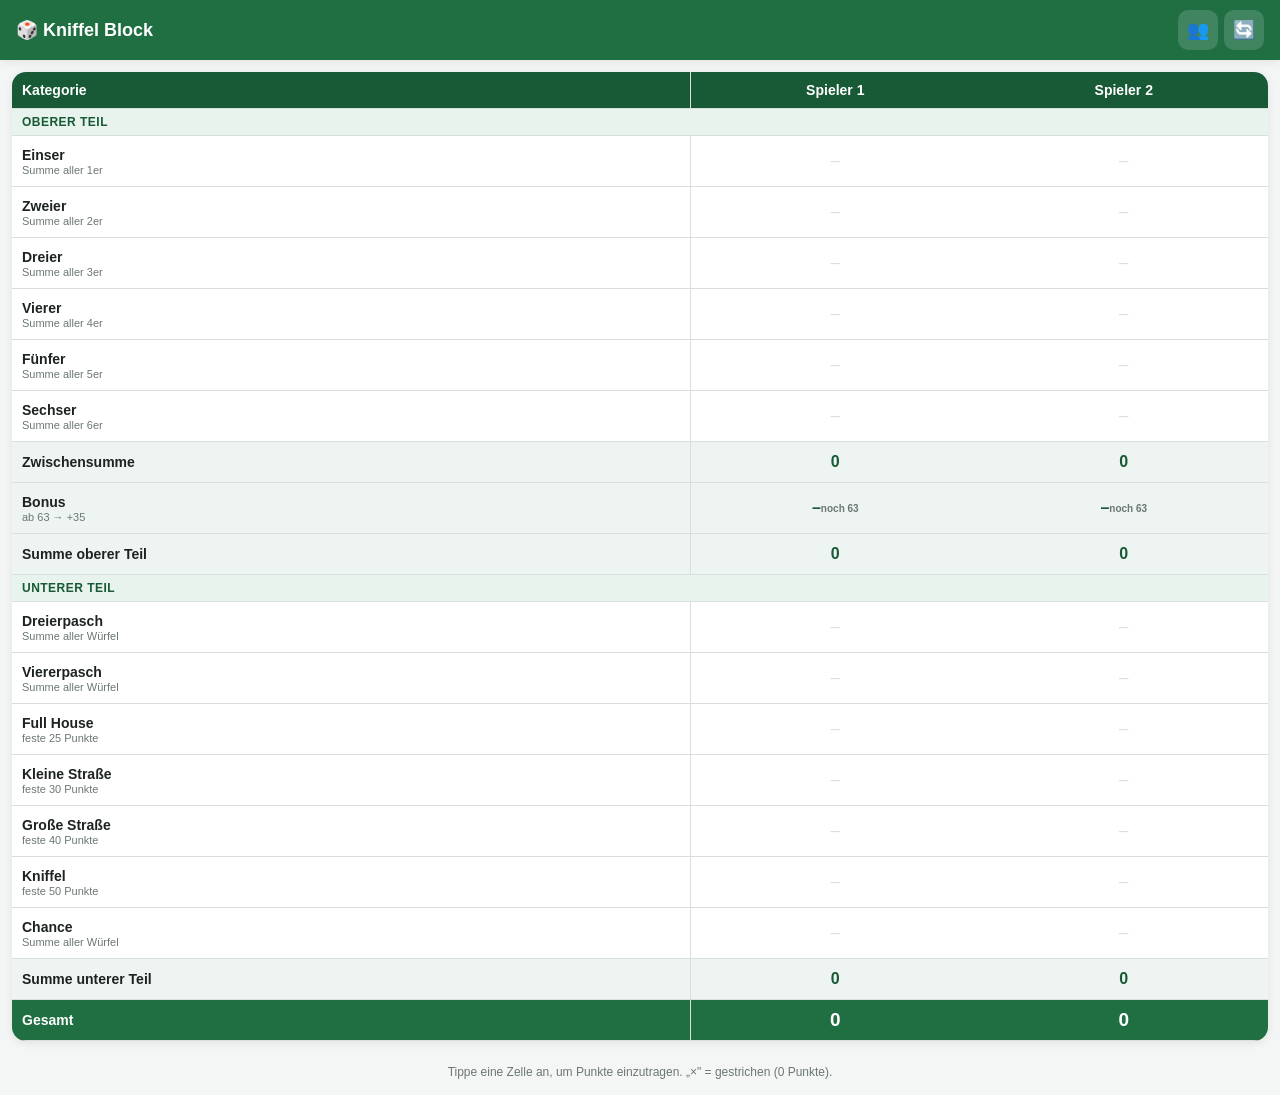
==== index.html @ df0adda6 "Grundlagen" ====
<!DOCTYPE html>
<html lang="de">
<head>
  <meta charset="UTF-8" />
  <meta name="viewport" content="width=device-width, initial-scale=1, viewport-fit=cover, maximum-scale=1, user-scalable=no" />
  <meta name="theme-color" content="#1f6f43" />
  <title>Kniffel Block</title>

  <!-- PWA / iOS -->
  <link rel="manifest" href="manifest.json" />
  <meta name="apple-mobile-web-app-capable" content="yes" />
  <meta name="apple-mobile-web-app-status-bar-style" content="black-translucent" />
  <meta name="apple-mobile-web-app-title" content="Kniffel" />
  <link rel="apple-touch-icon" href="icons/icon-180.png" />
  <link rel="icon" href="icons/icon.svg" type="image/svg+xml" />

  <link rel="stylesheet" href="styles.css" />
</head>
<body>
  <header class="app-bar">
    <h1>🎲 Kniffel Block</h1>
    <div class="app-bar__actions">
      <button id="btn-players" class="icon-btn" title="Spieler verwalten" aria-label="Spieler verwalten">👥</button>
      <button id="btn-new" class="icon-btn" title="Neues Spiel" aria-label="Neues Spiel">🔄</button>
    </div>
  </header>

  <main id="sheet" class="sheet">
    <!-- Score table wird per JS gerendert -->
  </main>

  <footer class="hint">
    Tippe eine Zelle an, um Punkte einzutragen. „×" = gestrichen (0 Punkte).
  </footer>

  <!-- Eingabe-Dialog -->
  <div id="entry-backdrop" class="backdrop" hidden>
    <div class="entry" role="dialog" aria-modal="true" aria-labelledby="entry-title">
      <div class="entry__head">
        <span id="entry-title" class="entry__title">Kategorie</span>
        <span id="entry-player" class="entry__player"></span>
      </div>
      <div id="entry-options" class="entry__options"></div>
      <div class="entry__custom">
        <input id="entry-input" type="number" inputmode="numeric" min="0" placeholder="eigener Wert" />
        <button id="entry-save" class="btn btn-primary">OK</button>
      </div>
      <div class="entry__foot">
        <button id="entry-clear" class="btn btn-ghost">Leeren</button>
        <button id="entry-cancel" class="btn btn-ghost">Abbrechen</button>
      </div>
    </div>
  </div>

  <!-- Spieler-Dialog -->
  <div id="players-backdrop" class="backdrop" hidden>
    <div class="entry" role="dialog" aria-modal="true" aria-labelledby="players-title">
      <div class="entry__head">
        <span id="players-title" class="entry__title">Spieler</span>
      </div>
      <ul id="players-list" class="players-list"></ul>
      <div class="entry__custom">
        <input id="player-new" type="text" maxlength="12" placeholder="Neuer Spieler" />
        <button id="player-add" class="btn btn-primary">＋</button>
      </div>
      <div class="entry__foot">
        <button id="players-done" class="btn btn-primary">Fertig</button>
      </div>
    </div>
  </div>

  <script src="app.js"></script>
</body>
</html>
---- styles.css ----
:root {
  --green: #1f6f43;
  --green-dark: #185936;
  --green-light: #e7f3ec;
  --bg: #f4f6f5;
  --card: #ffffff;
  --line: #d9e0dc;
  --text: #1c2320;
  --muted: #6b7772;
  --accent: #d98324;
  --sum-bg: #eef4f1;
  --danger: #b23b3b;
  --radius: 14px;
  --shadow: 0 2px 10px rgba(0,0,0,.08);
}

* { box-sizing: border-box; -webkit-tap-highlight-color: transparent; }

html, body {
  margin: 0;
  padding: 0;
  background: var(--bg);
  color: var(--text);
  font-family: -apple-system, BlinkMacSystemFont, "Segoe UI", Roboto, sans-serif;
  overscroll-behavior: none;
}

/* --- App bar --- */
.app-bar {
  position: sticky;
  top: 0;
  z-index: 10;
  display: flex;
  align-items: center;
  justify-content: space-between;
  gap: 8px;
  padding: calc(env(safe-area-inset-top) + 10px) 16px 10px;
  background: var(--green);
  color: #fff;
  box-shadow: var(--shadow);
}
.app-bar h1 { font-size: 18px; margin: 0; font-weight: 700; }
.app-bar__actions { display: flex; gap: 6px; }
.icon-btn {
  border: 0;
  background: rgba(255,255,255,.15);
  color: #fff;
  font-size: 18px;
  width: 40px; height: 40px;
  border-radius: 10px;
  cursor: pointer;
}
.icon-btn:active { background: rgba(255,255,255,.3); }

/* --- Sheet / table --- */
.sheet {
  padding: 12px;
  padding-bottom: 24px;
  overflow-x: auto;
}
table.score {
  width: 100%;
  border-collapse: separate;
  border-spacing: 0;
  background: var(--card);
  border-radius: var(--radius);
  box-shadow: var(--shadow);
  overflow: hidden;
}
table.score th, table.score td {
  border-bottom: 1px solid var(--line);
  text-align: center;
  padding: 0;
}
/* Category name column */
.cat {
  text-align: left !important;
  padding: 10px 10px !important;
  position: sticky;
  left: 0;
  background: var(--card);
  z-index: 2;
  min-width: 132px;
  border-right: 1px solid var(--line);
}
.cat small { display: block; color: var(--muted); font-weight: 400; font-size: 11px; }
.cat .cat-name { font-weight: 600; font-size: 14px; }

thead th {
  background: var(--green-dark);
  color: #fff;
  padding: 10px 6px;
  font-size: 14px;
  font-weight: 600;
}
thead th.cat { background: var(--green-dark); color:#fff; }

/* Section header rows */
tr.section td {
  background: var(--green-light);
  color: var(--green-dark);
  font-weight: 700;
  text-align: left;
  padding: 6px 10px;
  font-size: 12px;
  letter-spacing: .04em;
  text-transform: uppercase;
  position: sticky;
  left: 0;
}

/* Score cells (tap targets) */
td.cell {
  min-width: 64px;
  height: 46px;
}
.cell-btn {
  width: 100%;
  height: 46px;
  border: 0;
  background: transparent;
  font-size: 17px;
  font-weight: 600;
  color: var(--text);
  cursor: pointer;
}
.cell-btn.empty { color: var(--line); font-weight: 400; }
.cell-btn.struck { color: var(--danger); }
.cell-btn:active { background: var(--green-light); }

/* Computed rows */
tr.computed td { background: var(--sum-bg); }
tr.computed .cat .cat-name { font-weight: 700; }
tr.computed .val { font-weight: 700; color: var(--green-dark); }
tr.bonus .hint-badge {
  display:inline-block; font-size: 10px; color: var(--muted);
}
tr.total td { background: var(--green); }
tr.total .cat, tr.total .val { color: #fff; }
tr.total .cat { background: var(--green); }
tr.total .val { font-size: 19px; }

.val { display:flex; align-items:center; justify-content:center; height:40px; font-size: 16px; }

/* winner highlight */
th.winner { position: relative; }
th.winner::after {
  content: "👑";
  position: absolute;
  top: -2px; right: 4px;
  font-size: 13px;
}

.hint {
  text-align: center;
  color: var(--muted);
  font-size: 12px;
  padding: 0 16px calc(env(safe-area-inset-bottom) + 16px);
}

/* --- Dialogs --- */
.backdrop {
  position: fixed;
  inset: 0;
  background: rgba(0,0,0,.45);
  display: flex;
  align-items: flex-end;
  justify-content: center;
  z-index: 50;
}
.backdrop[hidden] { display: none; }
.entry {
  background: var(--card);
  width: 100%;
  max-width: 460px;
  border-radius: 18px 18px 0 0;
  padding: 16px 16px calc(env(safe-area-inset-bottom) + 16px);
  box-shadow: 0 -4px 20px rgba(0,0,0,.2);
  animation: slideup .18s ease;
}
@keyframes slideup { from { transform: translateY(100%);} to { transform: translateY(0);} }
.entry__head { display:flex; justify-content:space-between; align-items:baseline; margin-bottom: 4px; }
.entry__title { font-size: 17px; font-weight: 700; }
.entry__player { color: var(--muted); font-size: 14px; }
.entry__options {
  display: grid;
  grid-template-columns: repeat(auto-fill, minmax(64px, 1fr));
  gap: 8px;
  margin: 12px 0;
}
.opt {
  border: 1px solid var(--line);
  background: var(--bg);
  border-radius: 10px;
  padding: 12px 4px;
  font-size: 16px;
  font-weight: 600;
  cursor: pointer;
}
.opt:active { background: var(--green-light); }
.opt.strike { color: var(--danger); }
.entry__custom { display:flex; gap: 8px; margin: 8px 0; }
.entry__custom input {
  flex: 1;
  border: 1px solid var(--line);
  border-radius: 10px;
  padding: 12px;
  font-size: 16px;
}
.entry__foot { display:flex; justify-content:space-between; gap: 8px; margin-top: 8px; }
.btn {
  border: 0;
  border-radius: 10px;
  padding: 12px 16px;
  font-size: 15px;
  font-weight: 600;
  cursor: pointer;
}
.btn-primary { background: var(--green); color: #fff; }
.btn-primary:active { background: var(--green-dark); }
.btn-ghost { background: transparent; color: var(--muted); }

/* players list */
.players-list { list-style: none; margin: 12px 0; padding: 0; }
.players-list li {
  display:flex; align-items:center; gap: 8px;
  padding: 8px 0; border-bottom: 1px solid var(--line);
}
.players-list input {
  flex: 1; border: 1px solid var(--line); border-radius: 8px; padding: 10px; font-size: 15px;
}
.players-list .del {
  border:0; background: var(--green-light); color: var(--danger);
  width: 40px; height: 40px; border-radius: 8px; font-size: 18px; cursor: pointer;
}
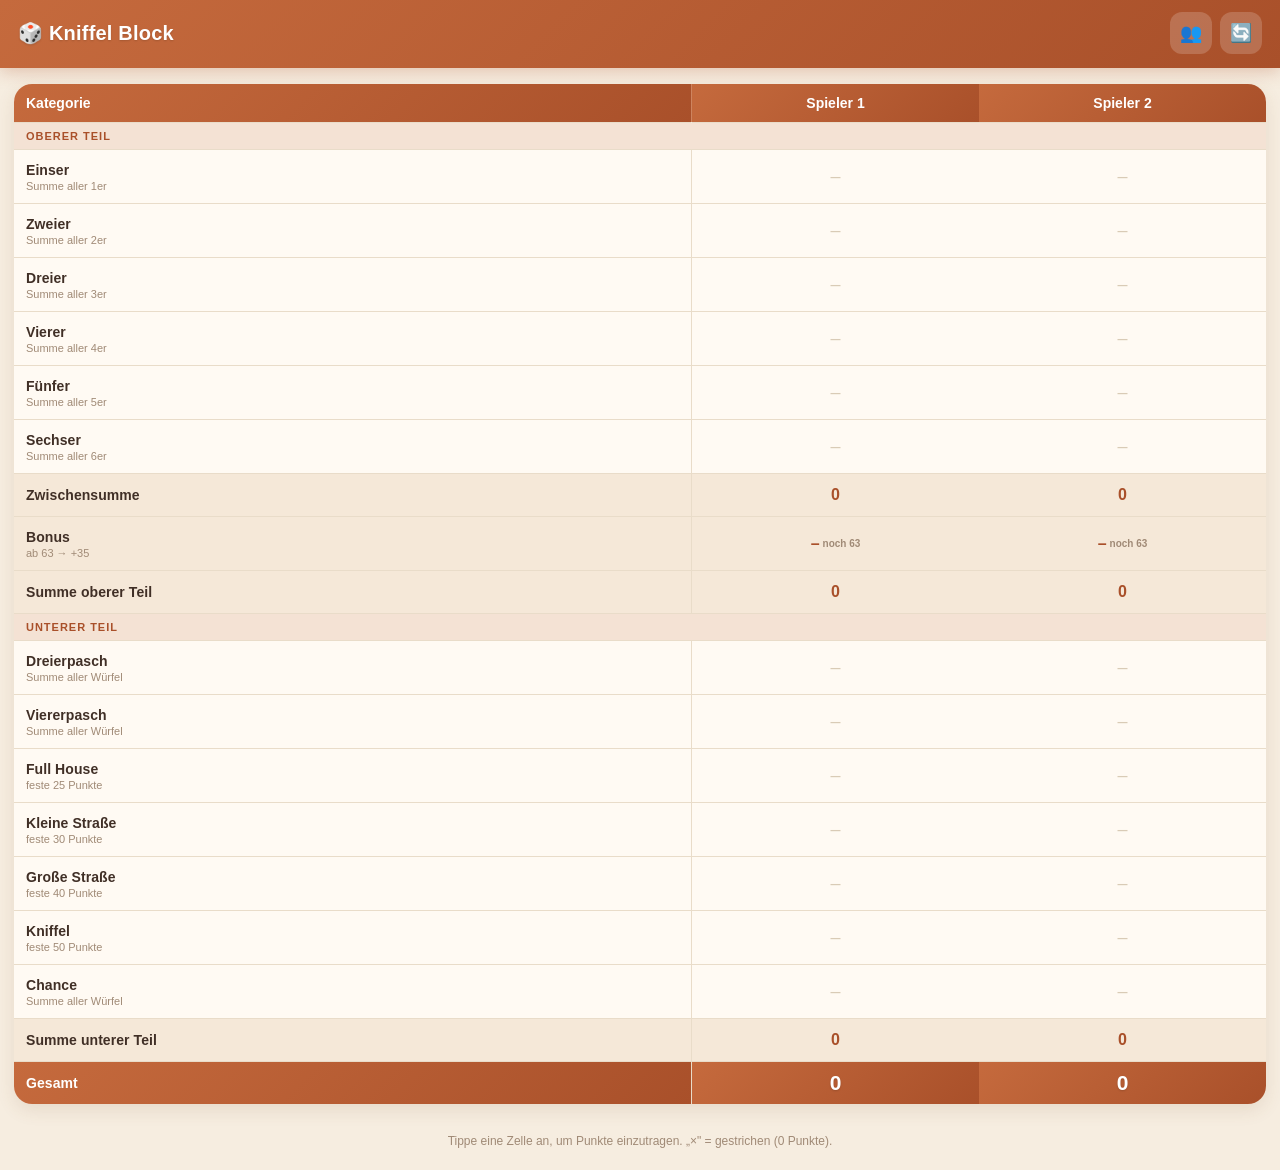
==== commit 4fbb99ea: "Kniffel Block PWA: warmes Terrakotta-Design + Offline-Support Co-Authored-By: Claude Opus 4.8 <norep" ====
--- a/index.html
+++ b/index.html
@@ -3,7 +3,7 @@
 <head>
   <meta charset="UTF-8" />
   <meta name="viewport" content="width=device-width, initial-scale=1, viewport-fit=cover, maximum-scale=1, user-scalable=no" />
-  <meta name="theme-color" content="#1f6f43" />
+  <meta name="theme-color" content="#c56a3d" />
   <title>Kniffel Block</title>
 
   <!-- PWA / iOS -->
--- a/styles.css
+++ b/styles.css
@@ -1,17 +1,20 @@
 :root {
-  --green: #1f6f43;
-  --green-dark: #185936;
-  --green-light: #e7f3ec;
-  --bg: #f4f6f5;
-  --card: #ffffff;
-  --line: #d9e0dc;
-  --text: #1c2320;
-  --muted: #6b7772;
-  --accent: #d98324;
-  --sum-bg: #eef4f1;
-  --danger: #b23b3b;
-  --radius: 14px;
-  --shadow: 0 2px 10px rgba(0,0,0,.08);
+  /* Warm & gemütlich – Terrakotta auf Creme */
+  --terra: #c56a3d;
+  --terra-dark: #a9502a;
+  --terra-soft: #f4e2d4;
+  --cream: #f6ede0;
+  --cream-2: #f0e4d3;
+  --card: #fffaf3;
+  --line: #e9dcc9;
+  --text: #402f26;
+  --muted: #a08a76;
+  --gold: #d9a441;
+  --danger: #bb5b46;
+  --sum-bg: #f5e8d8;
+  --radius: 18px;
+  --shadow: 0 6px 18px rgba(120, 80, 40, .12);
+  --shadow-sm: 0 2px 6px rgba(120, 80, 40, .10);
 }
 
 * { box-sizing: border-box; -webkit-tap-highlight-color: transparent; }
@@ -19,10 +22,13 @@
 html, body {
   margin: 0;
   padding: 0;
-  background: var(--bg);
   color: var(--text);
   font-family: -apple-system, BlinkMacSystemFont, "Segoe UI", Roboto, sans-serif;
   overscroll-behavior: none;
+  background:
+    radial-gradient(1200px 500px at 50% -10%, #fbf3e7 0%, transparent 70%),
+    var(--cream);
+  min-height: 100vh;
 }
 
 /* --- App bar --- */
@@ -34,27 +40,34 @@
   align-items: center;
   justify-content: space-between;
   gap: 8px;
-  padding: calc(env(safe-area-inset-top) + 10px) 16px 10px;
-  background: var(--green);
-  color: #fff;
-  box-shadow: var(--shadow);
-}
-.app-bar h1 { font-size: 18px; margin: 0; font-weight: 700; }
-.app-bar__actions { display: flex; gap: 6px; }
+  padding: calc(env(safe-area-inset-top) + 12px) 18px 14px;
+  background: linear-gradient(135deg, var(--terra) 0%, var(--terra-dark) 100%);
+  color: #fff;
+  box-shadow: 0 4px 16px rgba(169, 80, 42, .28);
+}
+.app-bar h1 {
+  font-size: 20px;
+  margin: 0;
+  font-weight: 800;
+  letter-spacing: .01em;
+  text-shadow: 0 1px 2px rgba(0,0,0,.15);
+}
+.app-bar__actions { display: flex; gap: 8px; }
 .icon-btn {
   border: 0;
-  background: rgba(255,255,255,.15);
+  background: rgba(255,255,255,.18);
   color: #fff;
   font-size: 18px;
-  width: 40px; height: 40px;
-  border-radius: 10px;
-  cursor: pointer;
-}
-.icon-btn:active { background: rgba(255,255,255,.3); }
+  width: 42px; height: 42px;
+  border-radius: 12px;
+  cursor: pointer;
+  transition: background .15s, transform .1s;
+}
+.icon-btn:active { background: rgba(255,255,255,.32); transform: scale(.94); }
 
 /* --- Sheet / table --- */
 .sheet {
-  padding: 12px;
+  padding: 16px 14px;
   padding-bottom: 24px;
   overflow-x: auto;
 }
@@ -72,97 +85,106 @@
   text-align: center;
   padding: 0;
 }
+table.score tbody tr:last-child td { border-bottom: 0; }
+
 /* Category name column */
 .cat {
   text-align: left !important;
-  padding: 10px 10px !important;
+  padding: 11px 12px !important;
   position: sticky;
   left: 0;
   background: var(--card);
   z-index: 2;
-  min-width: 132px;
+  min-width: 138px;
   border-right: 1px solid var(--line);
 }
-.cat small { display: block; color: var(--muted); font-weight: 400; font-size: 11px; }
-.cat .cat-name { font-weight: 600; font-size: 14px; }
+.cat small { display: block; color: var(--muted); font-weight: 500; font-size: 11px; margin-top: 1px; }
+.cat .cat-name { font-weight: 700; font-size: 14px; letter-spacing: .005em; }
 
 thead th {
-  background: var(--green-dark);
-  color: #fff;
-  padding: 10px 6px;
+  background: linear-gradient(135deg, var(--terra) 0%, var(--terra-dark) 100%);
+  color: #fff;
+  padding: 13px 8px;
   font-size: 14px;
-  font-weight: 600;
-}
-thead th.cat { background: var(--green-dark); color:#fff; }
+  font-weight: 700;
+}
+thead th.cat {
+  background: linear-gradient(135deg, var(--terra) 0%, var(--terra-dark) 100%);
+  color: #fff;
+  border-right-color: rgba(255,255,255,.18);
+}
 
 /* Section header rows */
 tr.section td {
-  background: var(--green-light);
-  color: var(--green-dark);
-  font-weight: 700;
+  background: var(--terra-soft);
+  color: var(--terra-dark);
+  font-weight: 800;
   text-align: left;
-  padding: 6px 10px;
-  font-size: 12px;
-  letter-spacing: .04em;
+  padding: 7px 12px;
+  font-size: 11px;
+  letter-spacing: .09em;
   text-transform: uppercase;
   position: sticky;
   left: 0;
 }
 
 /* Score cells (tap targets) */
-td.cell {
-  min-width: 64px;
-  height: 46px;
-}
+td.cell { min-width: 66px; height: 48px; }
 .cell-btn {
   width: 100%;
-  height: 46px;
+  height: 48px;
   border: 0;
   background: transparent;
-  font-size: 17px;
-  font-weight: 600;
-  color: var(--text);
-  cursor: pointer;
-}
-.cell-btn.empty { color: var(--line); font-weight: 400; }
+  font-size: 18px;
+  font-weight: 700;
+  color: var(--text);
+  cursor: pointer;
+  transition: background .12s;
+}
+.cell-btn.empty { color: #d9cbb6; font-weight: 400; }
 .cell-btn.struck { color: var(--danger); }
-.cell-btn:active { background: var(--green-light); }
+.cell-btn:active { background: var(--terra-soft); }
 
 /* Computed rows */
 tr.computed td { background: var(--sum-bg); }
-tr.computed .cat .cat-name { font-weight: 700; }
-tr.computed .val { font-weight: 700; color: var(--green-dark); }
+tr.computed .cat { background: var(--sum-bg); }
+tr.computed .cat .cat-name { font-weight: 800; }
+tr.computed .val { font-weight: 800; color: var(--terra-dark); }
 tr.bonus .hint-badge {
-  display:inline-block; font-size: 10px; color: var(--muted);
-}
-tr.total td { background: var(--green); }
-tr.total .cat, tr.total .val { color: #fff; }
-tr.total .cat { background: var(--green); }
-tr.total .val { font-size: 19px; }
-
-.val { display:flex; align-items:center; justify-content:center; height:40px; font-size: 16px; }
+  display:inline-block; font-size: 10px; color: var(--muted); margin-left: 3px;
+}
+tr.total td { background: linear-gradient(135deg, var(--terra) 0%, var(--terra-dark) 100%); }
+tr.total .cat { background: linear-gradient(135deg, var(--terra) 0%, var(--terra-dark) 100%); }
+tr.total .cat .cat-name, tr.total .val { color: #fff; }
+tr.total .val { font-size: 21px; font-weight: 800; text-shadow: 0 1px 2px rgba(0,0,0,.15); }
+
+.val { display:flex; align-items:center; justify-content:center; height:42px; font-size: 16px; }
 
 /* winner highlight */
-th.winner { position: relative; }
+th.winner { position: relative; box-shadow: inset 0 -3px 0 var(--gold); }
 th.winner::after {
   content: "👑";
   position: absolute;
-  top: -2px; right: 4px;
+  top: 0px; right: 5px;
   font-size: 13px;
+  filter: drop-shadow(0 1px 1px rgba(0,0,0,.2));
 }
 
 .hint {
   text-align: center;
   color: var(--muted);
   font-size: 12px;
-  padding: 0 16px calc(env(safe-area-inset-bottom) + 16px);
+  padding: 4px 20px calc(env(safe-area-inset-bottom) + 20px);
+  line-height: 1.5;
 }
 
 /* --- Dialogs --- */
 .backdrop {
   position: fixed;
   inset: 0;
-  background: rgba(0,0,0,.45);
+  background: rgba(64, 47, 38, .5);
+  backdrop-filter: blur(3px);
+  -webkit-backdrop-filter: blur(3px);
   display: flex;
   align-items: flex-end;
   justify-content: center;
@@ -173,63 +195,85 @@
   background: var(--card);
   width: 100%;
   max-width: 460px;
-  border-radius: 18px 18px 0 0;
-  padding: 16px 16px calc(env(safe-area-inset-bottom) + 16px);
-  box-shadow: 0 -4px 20px rgba(0,0,0,.2);
-  animation: slideup .18s ease;
+  border-radius: 24px 24px 0 0;
+  padding: 20px 18px calc(env(safe-area-inset-bottom) + 18px);
+  box-shadow: 0 -6px 28px rgba(64,47,38,.28);
+  animation: slideup .2s cubic-bezier(.2,.8,.2,1);
+}
+.entry::before {
+  content: "";
+  display: block;
+  width: 44px; height: 5px;
+  background: var(--line);
+  border-radius: 3px;
+  margin: -6px auto 14px;
 }
 @keyframes slideup { from { transform: translateY(100%);} to { transform: translateY(0);} }
 .entry__head { display:flex; justify-content:space-between; align-items:baseline; margin-bottom: 4px; }
-.entry__title { font-size: 17px; font-weight: 700; }
-.entry__player { color: var(--muted); font-size: 14px; }
+.entry__title { font-size: 18px; font-weight: 800; }
+.entry__player {
+  color: var(--terra-dark); font-size: 13px; font-weight: 700;
+  background: var(--terra-soft); padding: 3px 10px; border-radius: 999px;
+}
 .entry__options {
   display: grid;
   grid-template-columns: repeat(auto-fill, minmax(64px, 1fr));
-  gap: 8px;
-  margin: 12px 0;
+  gap: 9px;
+  margin: 14px 0;
 }
 .opt {
-  border: 1px solid var(--line);
-  background: var(--bg);
-  border-radius: 10px;
-  padding: 12px 4px;
-  font-size: 16px;
-  font-weight: 600;
-  cursor: pointer;
-}
-.opt:active { background: var(--green-light); }
-.opt.strike { color: var(--danger); }
-.entry__custom { display:flex; gap: 8px; margin: 8px 0; }
+  border: 1.5px solid var(--line);
+  background: var(--cream);
+  border-radius: 13px;
+  padding: 14px 4px;
+  font-size: 17px;
+  font-weight: 700;
+  color: var(--text);
+  cursor: pointer;
+  transition: transform .1s, background .12s, border-color .12s;
+}
+.opt:active { background: var(--terra-soft); border-color: var(--terra); transform: scale(.95); }
+.opt.strike { color: var(--danger); border-color: #eccdc5; }
+.entry__custom { display:flex; gap: 9px; margin: 8px 0; }
 .entry__custom input {
   flex: 1;
-  border: 1px solid var(--line);
-  border-radius: 10px;
-  padding: 12px;
+  border: 1.5px solid var(--line);
+  border-radius: 13px;
+  padding: 13px;
   font-size: 16px;
-}
-.entry__foot { display:flex; justify-content:space-between; gap: 8px; margin-top: 8px; }
+  background: var(--cream);
+  color: var(--text);
+}
+.entry__custom input:focus { outline: none; border-color: var(--terra); background: #fff; }
+.entry__foot { display:flex; justify-content:space-between; gap: 8px; margin-top: 10px; }
 .btn {
   border: 0;
-  border-radius: 10px;
-  padding: 12px 16px;
+  border-radius: 13px;
+  padding: 13px 18px;
   font-size: 15px;
-  font-weight: 600;
-  cursor: pointer;
-}
-.btn-primary { background: var(--green); color: #fff; }
-.btn-primary:active { background: var(--green-dark); }
+  font-weight: 700;
+  cursor: pointer;
+  transition: transform .1s, filter .12s;
+}
+.btn:active { transform: scale(.96); }
+.btn-primary { background: linear-gradient(135deg, var(--terra) 0%, var(--terra-dark) 100%); color: #fff; box-shadow: var(--shadow-sm); }
+.btn-primary:active { filter: brightness(.95); }
 .btn-ghost { background: transparent; color: var(--muted); }
 
 /* players list */
-.players-list { list-style: none; margin: 12px 0; padding: 0; }
+.players-list { list-style: none; margin: 14px 0; padding: 0; }
 .players-list li {
-  display:flex; align-items:center; gap: 8px;
+  display:flex; align-items:center; gap: 9px;
   padding: 8px 0; border-bottom: 1px solid var(--line);
 }
 .players-list input {
-  flex: 1; border: 1px solid var(--line); border-radius: 8px; padding: 10px; font-size: 15px;
-}
+  flex: 1; border: 1.5px solid var(--line); border-radius: 11px; padding: 11px; font-size: 15px;
+  background: var(--cream); color: var(--text);
+}
+.players-list input:focus { outline: none; border-color: var(--terra); background: #fff; }
 .players-list .del {
-  border:0; background: var(--green-light); color: var(--danger);
-  width: 40px; height: 40px; border-radius: 8px; font-size: 18px; cursor: pointer;
-}
+  border:0; background: var(--terra-soft); color: var(--danger);
+  width: 42px; height: 42px; border-radius: 11px; font-size: 18px; cursor: pointer;
+  transition: transform .1s;
+}
+.players-list .del:active { transform: scale(.92); }
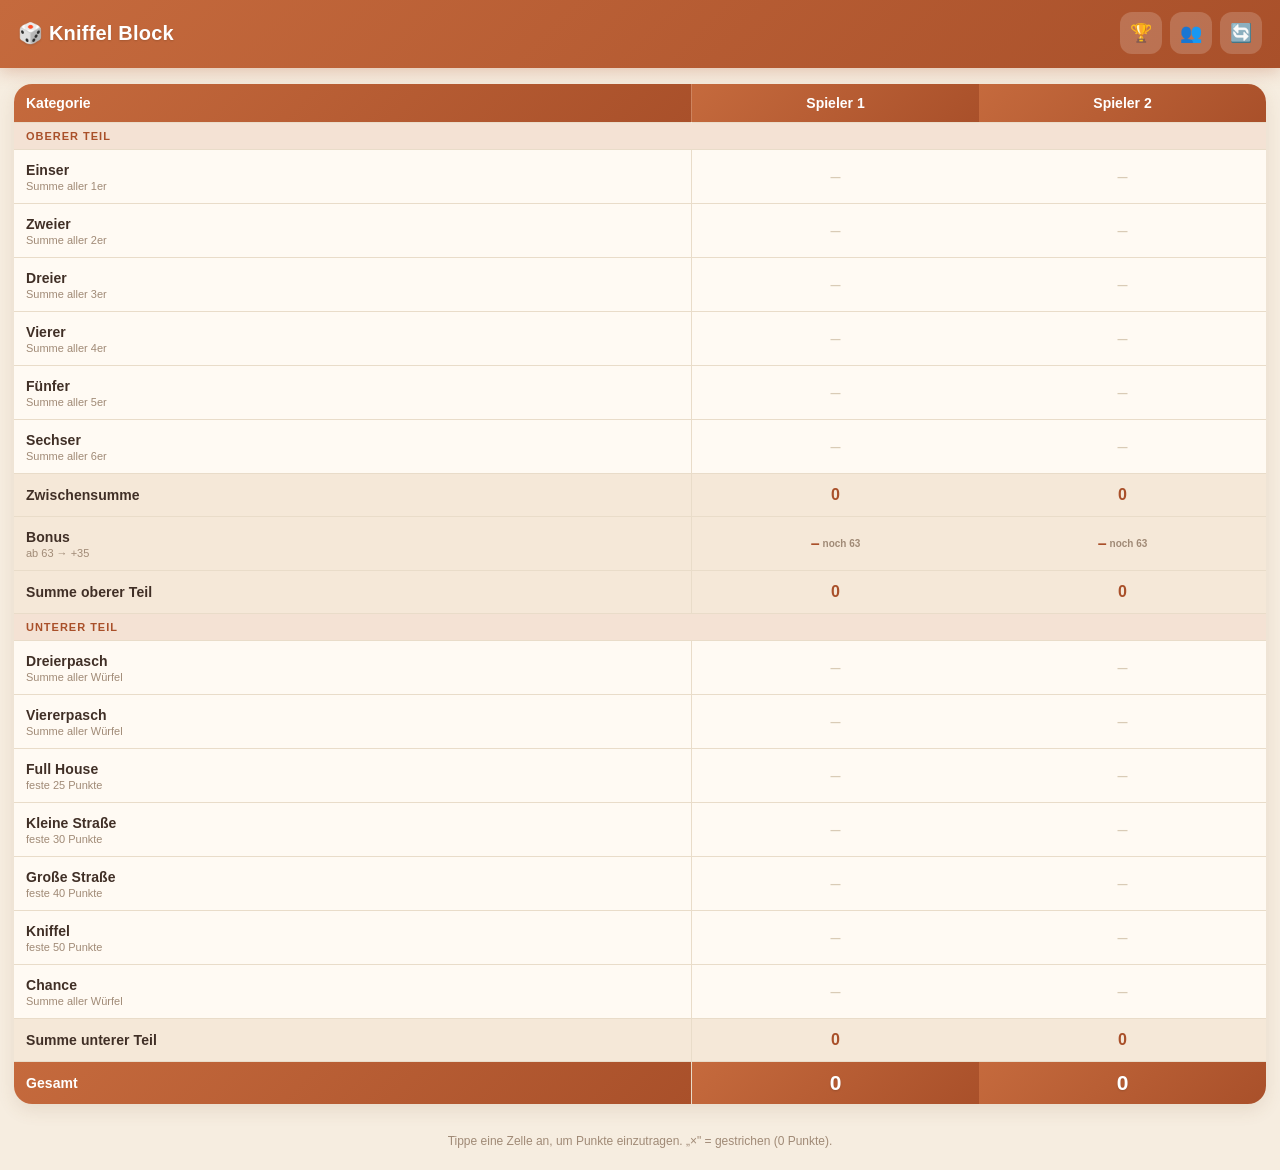
==== commit 0ae764c1: "Rangliste: Platzierung im aktuellen Spiel + dauerhafte Bestenliste Co-Authored-By: Claude Opus 4.8 <" ====
--- a/index.html
+++ b/index.html
@@ -20,6 +20,7 @@
   <header class="app-bar">
     <h1>🎲 Kniffel Block</h1>
     <div class="app-bar__actions">
+      <button id="btn-ranking" class="icon-btn" title="Rangliste" aria-label="Rangliste">🏆</button>
       <button id="btn-players" class="icon-btn" title="Spieler verwalten" aria-label="Spieler verwalten">👥</button>
       <button id="btn-new" class="icon-btn" title="Neues Spiel" aria-label="Neues Spiel">🔄</button>
     </div>
@@ -69,6 +70,19 @@
     </div>
   </div>
 
+  <!-- Rangliste-Dialog -->
+  <div id="ranking-backdrop" class="backdrop" hidden>
+    <div class="entry" role="dialog" aria-modal="true" aria-labelledby="ranking-title">
+      <div class="entry__head">
+        <span id="ranking-title" class="entry__title">🏆 Rangliste</span>
+      </div>
+      <div id="ranking-body"></div>
+      <div class="entry__foot">
+        <button id="ranking-done" class="btn btn-primary">Schließen</button>
+      </div>
+    </div>
+  </div>
+
   <script src="app.js"></script>
 </body>
 </html>
--- a/styles.css
+++ b/styles.css
@@ -260,6 +260,37 @@
 .btn-primary:active { filter: brightness(.95); }
 .btn-ghost { background: transparent; color: var(--muted); }
 
+/* ranking */
+.rank-section { margin: 14px 0 4px; }
+.rank-h {
+  font-size: 13px; font-weight: 800; color: var(--terra-dark);
+  text-transform: uppercase; letter-spacing: .06em;
+  margin: 0 0 8px; display: flex; align-items: center; gap: 8px;
+}
+.rank-h small { font-weight: 600; text-transform: none; letter-spacing: 0; color: var(--muted); font-size: 12px; }
+.rank-badge {
+  font-size: 10px; font-weight: 800; color: #fff; background: var(--gold);
+  padding: 2px 8px; border-radius: 999px; letter-spacing: .04em;
+}
+.rank-list {
+  background: var(--cream); border-radius: 14px; overflow: hidden;
+  border: 1px solid var(--line);
+}
+.rank-row {
+  display: flex; align-items: center; gap: 12px;
+  padding: 11px 14px; border-bottom: 1px solid var(--line);
+}
+.rank-row:last-child { border-bottom: 0; }
+.rank-pos {
+  min-width: 30px; text-align: center; font-size: 18px; font-weight: 800; color: var(--muted);
+}
+.rank-name { flex: 1; font-weight: 700; font-size: 15px; }
+.rank-name small { display: block; font-weight: 500; font-size: 11px; color: var(--muted); margin-top: 1px; }
+.rank-score { font-weight: 800; font-size: 18px; color: var(--terra-dark); }
+.rank-empty { color: var(--muted); font-size: 14px; text-align: center; padding: 14px; margin: 0; line-height: 1.5; }
+.rank-record { width: 100%; margin-top: 10px; }
+.rank-clear { width: 100%; margin-top: 6px; font-size: 13px; }
+
 /* players list */
 .players-list { list-style: none; margin: 14px 0; padding: 0; }
 .players-list li {
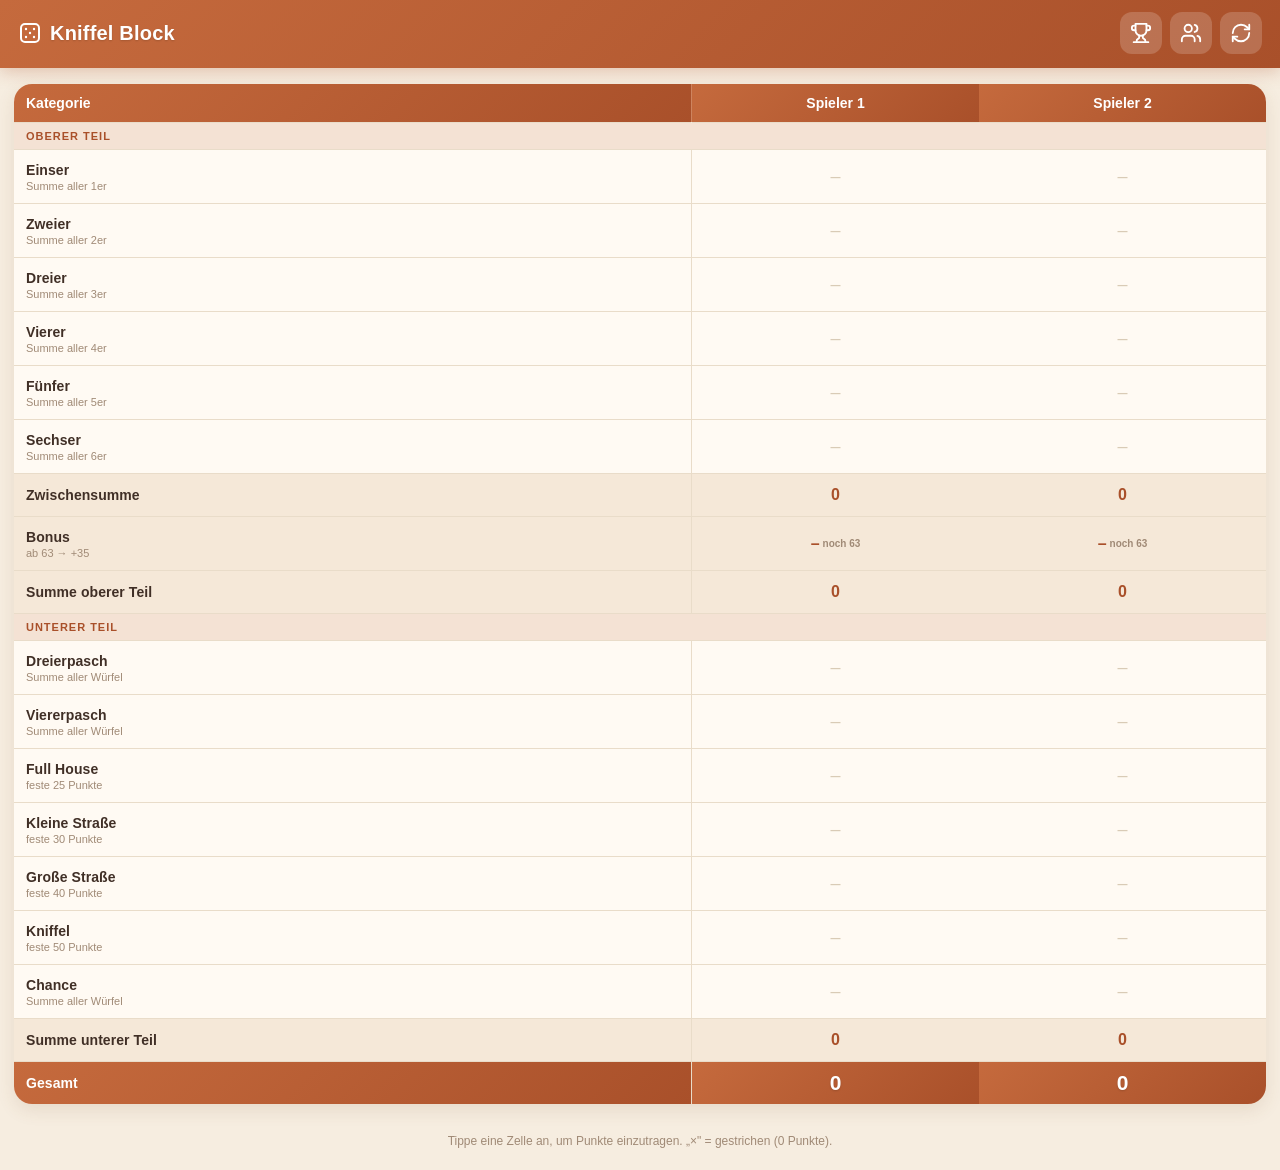
==== commit 9c1ba1e5: "Emojis durch einheitliche SVG-Icons ersetzt (Wuerfel, Pokal, Krone, Medaillen) Co-Authored-By: Claud" ====
--- a/index.html
+++ b/index.html
@@ -18,11 +18,37 @@
 </head>
 <body>
   <header class="app-bar">
-    <h1>🎲 Kniffel Block</h1>
+    <h1>
+      <svg class="title-icon" viewBox="0 0 24 24" fill="none" stroke="currentColor" stroke-width="2" stroke-linecap="round" stroke-linejoin="round" aria-hidden="true">
+        <rect x="3" y="3" width="18" height="18" rx="4"/>
+        <circle cx="8" cy="8" r="1.2" fill="currentColor" stroke="none"/>
+        <circle cx="16" cy="8" r="1.2" fill="currentColor" stroke="none"/>
+        <circle cx="12" cy="12" r="1.2" fill="currentColor" stroke="none"/>
+        <circle cx="8" cy="16" r="1.2" fill="currentColor" stroke="none"/>
+        <circle cx="16" cy="16" r="1.2" fill="currentColor" stroke="none"/>
+      </svg>
+      Kniffel Block
+    </h1>
     <div class="app-bar__actions">
-      <button id="btn-ranking" class="icon-btn" title="Rangliste" aria-label="Rangliste">🏆</button>
-      <button id="btn-players" class="icon-btn" title="Spieler verwalten" aria-label="Spieler verwalten">👥</button>
-      <button id="btn-new" class="icon-btn" title="Neues Spiel" aria-label="Neues Spiel">🔄</button>
+      <button id="btn-ranking" class="icon-btn" title="Rangliste" aria-label="Rangliste">
+        <svg viewBox="0 0 24 24" fill="none" stroke="currentColor" stroke-width="2" stroke-linecap="round" stroke-linejoin="round" aria-hidden="true">
+          <path d="M6 9H4.5a2.5 2.5 0 0 1 0-5H6"/><path d="M18 9h1.5a2.5 2.5 0 0 0 0-5H18"/>
+          <path d="M4 22h16"/><path d="M10 14.66V17c0 .55-.47.98-.97 1.21C7.85 18.75 7 20.24 7 22"/>
+          <path d="M14 14.66V17c0 .55.47.98.97 1.21C16.15 18.75 17 20.24 17 22"/><path d="M18 2H6v7a6 6 0 0 0 12 0V2Z"/>
+        </svg>
+      </button>
+      <button id="btn-players" class="icon-btn" title="Spieler verwalten" aria-label="Spieler verwalten">
+        <svg viewBox="0 0 24 24" fill="none" stroke="currentColor" stroke-width="2" stroke-linecap="round" stroke-linejoin="round" aria-hidden="true">
+          <path d="M16 21v-2a4 4 0 0 0-4-4H6a4 4 0 0 0-4 4v2"/><circle cx="9" cy="7" r="4"/>
+          <path d="M22 21v-2a4 4 0 0 0-3-3.87"/><path d="M16 3.13a4 4 0 0 1 0 7.75"/>
+        </svg>
+      </button>
+      <button id="btn-new" class="icon-btn" title="Neues Spiel" aria-label="Neues Spiel">
+        <svg viewBox="0 0 24 24" fill="none" stroke="currentColor" stroke-width="2" stroke-linecap="round" stroke-linejoin="round" aria-hidden="true">
+          <path d="M3 12a9 9 0 0 1 9-9 9.75 9.75 0 0 1 6.74 2.74L21 8"/><path d="M21 3v5h-5"/>
+          <path d="M21 12a9 9 0 0 1-9 9 9.75 9.75 0 0 1-6.74-2.74L3 16"/><path d="M8 16H3v5"/>
+        </svg>
+      </button>
     </div>
   </header>
 
@@ -74,7 +100,14 @@
   <div id="ranking-backdrop" class="backdrop" hidden>
     <div class="entry" role="dialog" aria-modal="true" aria-labelledby="ranking-title">
       <div class="entry__head">
-        <span id="ranking-title" class="entry__title">🏆 Rangliste</span>
+        <span id="ranking-title" class="entry__title">
+          <svg class="title-trophy" viewBox="0 0 24 24" fill="none" stroke="currentColor" stroke-width="2" stroke-linecap="round" stroke-linejoin="round" aria-hidden="true">
+            <path d="M6 9H4.5a2.5 2.5 0 0 1 0-5H6"/><path d="M18 9h1.5a2.5 2.5 0 0 0 0-5H18"/>
+            <path d="M4 22h16"/><path d="M10 14.66V17c0 .55-.47.98-.97 1.21C7.85 18.75 7 20.24 7 22"/>
+            <path d="M14 14.66V17c0 .55.47.98.97 1.21C16.15 18.75 17 20.24 17 22"/><path d="M18 2H6v7a6 6 0 0 0 12 0V2Z"/>
+          </svg>
+          Rangliste
+        </span>
       </div>
       <div id="ranking-body"></div>
       <div class="entry__foot">
--- a/styles.css
+++ b/styles.css
@@ -51,7 +51,12 @@
   font-weight: 800;
   letter-spacing: .01em;
   text-shadow: 0 1px 2px rgba(0,0,0,.15);
-}
+  display: flex;
+  align-items: center;
+  gap: 8px;
+}
+.title-icon { width: 24px; height: 24px; flex: none; }
+.icon-btn svg { width: 22px; height: 22px; display: block; margin: auto; }
 .app-bar__actions { display: flex; gap: 8px; }
 .icon-btn {
   border: 0;
@@ -162,12 +167,12 @@
 
 /* winner highlight */
 th.winner { position: relative; box-shadow: inset 0 -3px 0 var(--gold); }
-th.winner::after {
-  content: "👑";
+.ico-crown {
   position: absolute;
-  top: 0px; right: 5px;
-  font-size: 13px;
-  filter: drop-shadow(0 1px 1px rgba(0,0,0,.2));
+  top: 3px; right: 6px;
+  width: 16px; height: 16px;
+  color: var(--gold);
+  filter: drop-shadow(0 1px 1px rgba(0,0,0,.25));
 }
 
 .hint {
@@ -210,7 +215,9 @@
 }
 @keyframes slideup { from { transform: translateY(100%);} to { transform: translateY(0);} }
 .entry__head { display:flex; justify-content:space-between; align-items:baseline; margin-bottom: 4px; }
-.entry__title { font-size: 18px; font-weight: 800; }
+.entry__title { font-size: 18px; font-weight: 800; display: inline-flex; align-items: center; gap: 8px; }
+.title-trophy { width: 22px; height: 22px; color: var(--terra); flex: none; }
+.players-list .del svg { width: 20px; height: 20px; display: block; margin: auto; }
 .entry__player {
   color: var(--terra-dark); font-size: 13px; font-weight: 700;
   background: var(--terra-soft); padding: 3px 10px; border-radius: 999px;
@@ -282,8 +289,18 @@
 }
 .rank-row:last-child { border-bottom: 0; }
 .rank-pos {
-  min-width: 30px; text-align: center; font-size: 18px; font-weight: 800; color: var(--muted);
-}
+  min-width: 32px; display: flex; justify-content: center;
+}
+.medal {
+  display: inline-flex; align-items: center; justify-content: center;
+  width: 30px; height: 30px; border-radius: 50%;
+  font-size: 13px; font-weight: 800; color: #fff;
+  box-shadow: inset 0 1px 1px rgba(255,255,255,.5), 0 1px 2px rgba(120,80,40,.25);
+}
+.medal-1 { background: linear-gradient(135deg, #f6d365 0%, #d4a017 100%); }
+.medal-2 { background: linear-gradient(135deg, #e2e6ea 0%, #a9b2bd 100%); color: #5a6270; }
+.medal-3 { background: linear-gradient(135deg, #e6ac7d 0%, #b06a3b 100%); }
+.medal-n { background: var(--terra-soft); color: var(--terra-dark); box-shadow: none; font-weight: 700; }
 .rank-name { flex: 1; font-weight: 700; font-size: 15px; }
 .rank-name small { display: block; font-weight: 500; font-size: 11px; color: var(--muted); margin-top: 1px; }
 .rank-score { font-weight: 800; font-size: 18px; color: var(--terra-dark); }
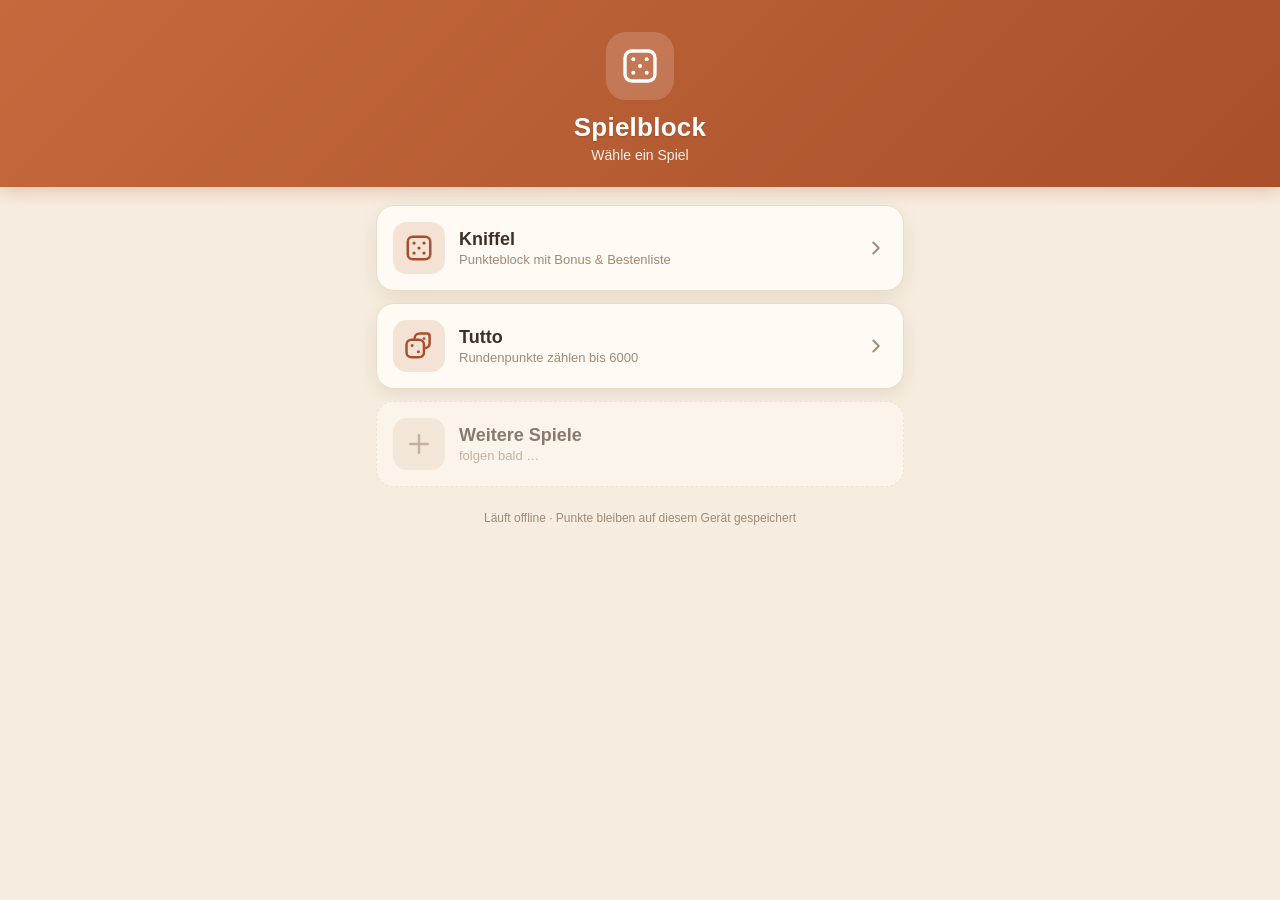
==== commit c95547d5: "Startseite mit Spielauswahl + Tutto-Punktetracker (Ziel 6000) - index.html ist jetzt Menue, Kniffel " ====
--- a/index.html
+++ b/index.html
@@ -4,22 +4,21 @@
   <meta charset="UTF-8" />
   <meta name="viewport" content="width=device-width, initial-scale=1, viewport-fit=cover, maximum-scale=1, user-scalable=no" />
   <meta name="theme-color" content="#c56a3d" />
-  <title>Kniffel Block</title>
+  <title>Spielblock</title>
 
-  <!-- PWA / iOS -->
   <link rel="manifest" href="manifest.json" />
   <meta name="apple-mobile-web-app-capable" content="yes" />
   <meta name="apple-mobile-web-app-status-bar-style" content="black-translucent" />
-  <meta name="apple-mobile-web-app-title" content="Kniffel" />
+  <meta name="apple-mobile-web-app-title" content="Spielblock" />
   <link rel="apple-touch-icon" href="icons/icon-180.png" />
   <link rel="icon" href="icons/icon.svg" type="image/svg+xml" />
 
   <link rel="stylesheet" href="styles.css" />
 </head>
 <body>
-  <header class="app-bar">
-    <h1>
-      <svg class="title-icon" viewBox="0 0 24 24" fill="none" stroke="currentColor" stroke-width="2" stroke-linecap="round" stroke-linejoin="round" aria-hidden="true">
+  <header class="home-hero">
+    <div class="home-hero__badge">
+      <svg viewBox="0 0 24 24" fill="none" stroke="currentColor" stroke-width="2" stroke-linecap="round" stroke-linejoin="round" aria-hidden="true">
         <rect x="3" y="3" width="18" height="18" rx="4"/>
         <circle cx="8" cy="8" r="1.2" fill="currentColor" stroke="none"/>
         <circle cx="16" cy="8" r="1.2" fill="currentColor" stroke="none"/>
@@ -27,95 +26,66 @@
         <circle cx="8" cy="16" r="1.2" fill="currentColor" stroke="none"/>
         <circle cx="16" cy="16" r="1.2" fill="currentColor" stroke="none"/>
       </svg>
-      Kniffel Block
-    </h1>
-    <div class="app-bar__actions">
-      <button id="btn-ranking" class="icon-btn" title="Rangliste" aria-label="Rangliste">
-        <svg viewBox="0 0 24 24" fill="none" stroke="currentColor" stroke-width="2" stroke-linecap="round" stroke-linejoin="round" aria-hidden="true">
-          <path d="M6 9H4.5a2.5 2.5 0 0 1 0-5H6"/><path d="M18 9h1.5a2.5 2.5 0 0 0 0-5H18"/>
-          <path d="M4 22h16"/><path d="M10 14.66V17c0 .55-.47.98-.97 1.21C7.85 18.75 7 20.24 7 22"/>
-          <path d="M14 14.66V17c0 .55.47.98.97 1.21C16.15 18.75 17 20.24 17 22"/><path d="M18 2H6v7a6 6 0 0 0 12 0V2Z"/>
-        </svg>
-      </button>
-      <button id="btn-players" class="icon-btn" title="Spieler verwalten" aria-label="Spieler verwalten">
-        <svg viewBox="0 0 24 24" fill="none" stroke="currentColor" stroke-width="2" stroke-linecap="round" stroke-linejoin="round" aria-hidden="true">
-          <path d="M16 21v-2a4 4 0 0 0-4-4H6a4 4 0 0 0-4 4v2"/><circle cx="9" cy="7" r="4"/>
-          <path d="M22 21v-2a4 4 0 0 0-3-3.87"/><path d="M16 3.13a4 4 0 0 1 0 7.75"/>
-        </svg>
-      </button>
-      <button id="btn-new" class="icon-btn" title="Neues Spiel" aria-label="Neues Spiel">
-        <svg viewBox="0 0 24 24" fill="none" stroke="currentColor" stroke-width="2" stroke-linecap="round" stroke-linejoin="round" aria-hidden="true">
-          <path d="M3 12a9 9 0 0 1 9-9 9.75 9.75 0 0 1 6.74 2.74L21 8"/><path d="M21 3v5h-5"/>
-          <path d="M21 12a9 9 0 0 1-9 9 9.75 9.75 0 0 1-6.74-2.74L3 16"/><path d="M8 16H3v5"/>
-        </svg>
-      </button>
     </div>
+    <h1>Spielblock</h1>
+    <p>Wähle ein Spiel</p>
   </header>
 
-  <main id="sheet" class="sheet">
-    <!-- Score table wird per JS gerendert -->
+  <main class="home">
+    <a class="game-card" href="kniffel.html">
+      <span class="game-card__icon">
+        <svg viewBox="0 0 24 24" fill="none" stroke="currentColor" stroke-width="2" stroke-linecap="round" stroke-linejoin="round" aria-hidden="true">
+          <rect x="3" y="3" width="18" height="18" rx="4"/>
+          <circle cx="8" cy="8" r="1.3" fill="currentColor" stroke="none"/>
+          <circle cx="16" cy="8" r="1.3" fill="currentColor" stroke="none"/>
+          <circle cx="12" cy="12" r="1.3" fill="currentColor" stroke="none"/>
+          <circle cx="8" cy="16" r="1.3" fill="currentColor" stroke="none"/>
+          <circle cx="16" cy="16" r="1.3" fill="currentColor" stroke="none"/>
+        </svg>
+      </span>
+      <span class="game-card__text">
+        <span class="game-card__name">Kniffel</span>
+        <span class="game-card__desc">Punkteblock mit Bonus &amp; Bestenliste</span>
+      </span>
+      <svg class="game-card__arrow" viewBox="0 0 24 24" fill="none" stroke="currentColor" stroke-width="2" stroke-linecap="round" stroke-linejoin="round" aria-hidden="true"><path d="m9 18 6-6-6-6"/></svg>
+    </a>
+
+    <a class="game-card" href="tutto.html">
+      <span class="game-card__icon">
+        <svg viewBox="0 0 24 24" fill="none" stroke="currentColor" stroke-width="2" stroke-linecap="round" stroke-linejoin="round" aria-hidden="true">
+          <rect x="2" y="7" width="14" height="14" rx="4"/>
+          <circle cx="6.5" cy="11.5" r="1.2" fill="currentColor" stroke="none"/>
+          <circle cx="11.5" cy="16.5" r="1.2" fill="currentColor" stroke="none"/>
+          <path d="M8.5 5.5 A4 4 0 0 1 12.5 2 h6 A2 2 0 0 1 20.5 4 v6 a4 4 0 0 1-3 3.6"/>
+          <circle cx="16" cy="6" r="1.1" fill="currentColor" stroke="none"/>
+        </svg>
+      </span>
+      <span class="game-card__text">
+        <span class="game-card__name">Tutto</span>
+        <span class="game-card__desc">Rundenpunkte zählen bis 6000</span>
+      </span>
+      <svg class="game-card__arrow" viewBox="0 0 24 24" fill="none" stroke="currentColor" stroke-width="2" stroke-linecap="round" stroke-linejoin="round" aria-hidden="true"><path d="m9 18 6-6-6-6"/></svg>
+    </a>
+
+    <div class="game-card game-card--soon" aria-disabled="true">
+      <span class="game-card__icon">
+        <svg viewBox="0 0 24 24" fill="none" stroke="currentColor" stroke-width="2" stroke-linecap="round" stroke-linejoin="round" aria-hidden="true">
+          <path d="M12 5v14M5 12h14"/>
+        </svg>
+      </span>
+      <span class="game-card__text">
+        <span class="game-card__name">Weitere Spiele</span>
+        <span class="game-card__desc">folgen bald …</span>
+      </span>
+    </div>
   </main>
 
-  <footer class="hint">
-    Tippe eine Zelle an, um Punkte einzutragen. „×" = gestrichen (0 Punkte).
-  </footer>
+  <footer class="hint">Läuft offline · Punkte bleiben auf diesem Gerät gespeichert</footer>
 
-  <!-- Eingabe-Dialog -->
-  <div id="entry-backdrop" class="backdrop" hidden>
-    <div class="entry" role="dialog" aria-modal="true" aria-labelledby="entry-title">
-      <div class="entry__head">
-        <span id="entry-title" class="entry__title">Kategorie</span>
-        <span id="entry-player" class="entry__player"></span>
-      </div>
-      <div id="entry-options" class="entry__options"></div>
-      <div class="entry__custom">
-        <input id="entry-input" type="number" inputmode="numeric" min="0" placeholder="eigener Wert" />
-        <button id="entry-save" class="btn btn-primary">OK</button>
-      </div>
-      <div class="entry__foot">
-        <button id="entry-clear" class="btn btn-ghost">Leeren</button>
-        <button id="entry-cancel" class="btn btn-ghost">Abbrechen</button>
-      </div>
-    </div>
-  </div>
-
-  <!-- Spieler-Dialog -->
-  <div id="players-backdrop" class="backdrop" hidden>
-    <div class="entry" role="dialog" aria-modal="true" aria-labelledby="players-title">
-      <div class="entry__head">
-        <span id="players-title" class="entry__title">Spieler</span>
-      </div>
-      <ul id="players-list" class="players-list"></ul>
-      <div class="entry__custom">
-        <input id="player-new" type="text" maxlength="12" placeholder="Neuer Spieler" />
-        <button id="player-add" class="btn btn-primary">＋</button>
-      </div>
-      <div class="entry__foot">
-        <button id="players-done" class="btn btn-primary">Fertig</button>
-      </div>
-    </div>
-  </div>
-
-  <!-- Rangliste-Dialog -->
-  <div id="ranking-backdrop" class="backdrop" hidden>
-    <div class="entry" role="dialog" aria-modal="true" aria-labelledby="ranking-title">
-      <div class="entry__head">
-        <span id="ranking-title" class="entry__title">
-          <svg class="title-trophy" viewBox="0 0 24 24" fill="none" stroke="currentColor" stroke-width="2" stroke-linecap="round" stroke-linejoin="round" aria-hidden="true">
-            <path d="M6 9H4.5a2.5 2.5 0 0 1 0-5H6"/><path d="M18 9h1.5a2.5 2.5 0 0 0 0-5H18"/>
-            <path d="M4 22h16"/><path d="M10 14.66V17c0 .55-.47.98-.97 1.21C7.85 18.75 7 20.24 7 22"/>
-            <path d="M14 14.66V17c0 .55.47.98.97 1.21C16.15 18.75 17 20.24 17 22"/><path d="M18 2H6v7a6 6 0 0 0 12 0V2Z"/>
-          </svg>
-          Rangliste
-        </span>
-      </div>
-      <div id="ranking-body"></div>
-      <div class="entry__foot">
-        <button id="ranking-done" class="btn btn-primary">Schließen</button>
-      </div>
-    </div>
-  </div>
-
-  <script src="app.js"></script>
+  <script>
+    if ('serviceWorker' in navigator) {
+      window.addEventListener('load', () => navigator.serviceWorker.register('sw.js').catch(() => {}));
+    }
+  </script>
 </body>
 </html>
--- a/styles.css
+++ b/styles.css
@@ -55,8 +55,69 @@
   align-items: center;
   gap: 8px;
 }
+.app-bar h1 { flex: 1; }
 .title-icon { width: 24px; height: 24px; flex: none; }
 .icon-btn svg { width: 22px; height: 22px; display: block; margin: auto; }
+.back-btn { display: flex; align-items: center; justify-content: center; text-decoration: none; flex: none; }
+
+/* --- Startseite --- */
+.home-hero {
+  text-align: center;
+  padding: calc(env(safe-area-inset-top) + 32px) 20px 24px;
+  color: #fff;
+  background: linear-gradient(135deg, var(--terra) 0%, var(--terra-dark) 100%);
+  box-shadow: 0 4px 16px rgba(169, 80, 42, .28);
+}
+.home-hero__badge {
+  width: 68px; height: 68px; margin: 0 auto 12px;
+  background: rgba(255,255,255,.16); border-radius: 20px;
+  display: flex; align-items: center; justify-content: center;
+}
+.home-hero__badge svg { width: 40px; height: 40px; }
+.home-hero h1 { margin: 0; font-size: 26px; font-weight: 800; letter-spacing: .01em; text-shadow: 0 1px 2px rgba(0,0,0,.15); }
+.home-hero p { margin: 4px 0 0; opacity: .9; font-size: 14px; }
+
+.home { padding: 18px 16px; display: flex; flex-direction: column; gap: 12px; max-width: 560px; margin: 0 auto; }
+.game-card {
+  display: flex; align-items: center; gap: 14px;
+  background: var(--card); border-radius: var(--radius);
+  padding: 16px 16px; box-shadow: var(--shadow);
+  text-decoration: none; color: var(--text);
+  border: 1px solid var(--line);
+  transition: transform .12s, box-shadow .12s;
+}
+.game-card:active { transform: scale(.98); box-shadow: var(--shadow-sm); }
+.game-card__icon {
+  width: 52px; height: 52px; flex: none;
+  background: var(--terra-soft); color: var(--terra-dark);
+  border-radius: 14px; display: flex; align-items: center; justify-content: center;
+}
+.game-card__icon svg { width: 30px; height: 30px; }
+.game-card__text { flex: 1; display: flex; flex-direction: column; gap: 2px; min-width: 0; }
+.game-card__name { font-size: 18px; font-weight: 800; }
+.game-card__desc { font-size: 13px; color: var(--muted); }
+.game-card__arrow { width: 22px; height: 22px; color: var(--muted); flex: none; }
+.game-card--soon { opacity: .6; box-shadow: none; border-style: dashed; }
+.game-card--soon .game-card__icon { background: var(--cream-2); color: var(--muted); }
+
+/* --- Tutto --- */
+.cat-round { min-width: 66px !important; text-align: center !important; }
+.cat-round .cat-name { display: block; text-align: center; }
+.tutto-banner {
+  margin: 14px 14px 0; padding: 12px 16px;
+  background: linear-gradient(135deg, #f6d365 0%, #d4a017 100%);
+  color: #5a3a00; border-radius: 14px;
+  display: flex; align-items: center; gap: 10px;
+  font-size: 15px; font-weight: 700; box-shadow: var(--shadow-sm);
+}
+.tutto-banner[hidden] { display: none; }
+.tutto-banner .ico-crown { position: static; width: 22px; height: 22px; color: #7a5000; filter: none; }
+.val.reached { color: var(--gold) !important; }
+tr.total .val.reached { color: #ffe9a8 !important; }
+
+.sheet-actions { padding: 4px 16px 8px; max-width: 560px; margin: 0 auto; }
+.btn-wide { width: 100%; }
+.entry-sign { flex: none; border: 1.5px solid var(--line); font-size: 18px; padding: 13px 15px; }
 .app-bar__actions { display: flex; gap: 8px; }
 .icon-btn {
   border: 0;
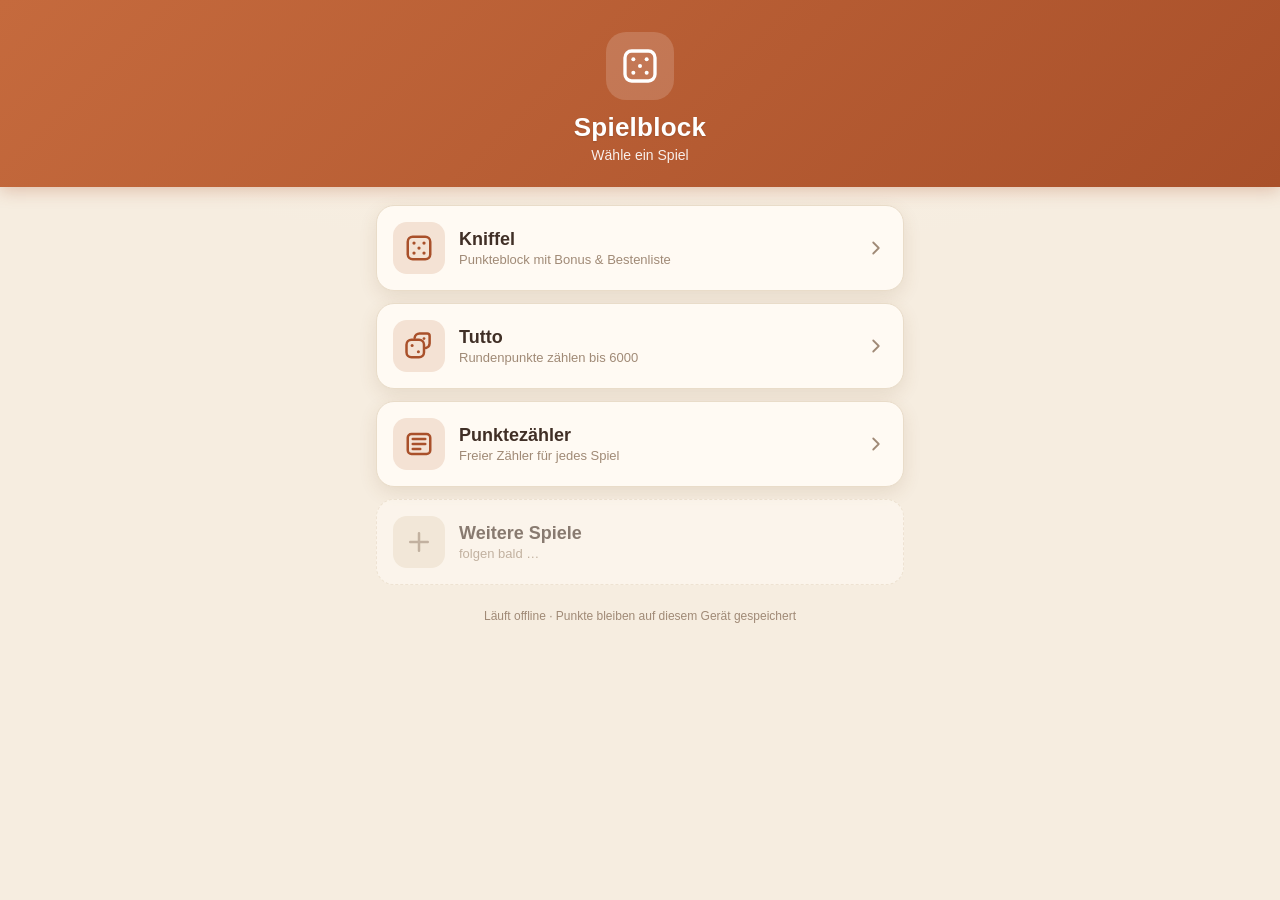
==== commit bc30a8d3: "Konfetti bei Sieg, Runde loeschen bei Tutto, neues Spiel Punktezaehler - confetti.js: leichte Sieg-A" ====
--- a/index.html
+++ b/index.html
@@ -67,6 +67,19 @@
       <svg class="game-card__arrow" viewBox="0 0 24 24" fill="none" stroke="currentColor" stroke-width="2" stroke-linecap="round" stroke-linejoin="round" aria-hidden="true"><path d="m9 18 6-6-6-6"/></svg>
     </a>
 
+    <a class="game-card" href="counter.html">
+      <span class="game-card__icon">
+        <svg viewBox="0 0 24 24" fill="none" stroke="currentColor" stroke-width="2" stroke-linecap="round" stroke-linejoin="round" aria-hidden="true">
+          <rect x="3" y="4" width="18" height="16" rx="3"/><path d="M7 8h10M7 12h10M7 16h6"/>
+        </svg>
+      </span>
+      <span class="game-card__text">
+        <span class="game-card__name">Punktezähler</span>
+        <span class="game-card__desc">Freier Zähler für jedes Spiel</span>
+      </span>
+      <svg class="game-card__arrow" viewBox="0 0 24 24" fill="none" stroke="currentColor" stroke-width="2" stroke-linecap="round" stroke-linejoin="round" aria-hidden="true"><path d="m9 18 6-6-6-6"/></svg>
+    </a>
+
     <div class="game-card game-card--soon" aria-disabled="true">
       <span class="game-card__icon">
         <svg viewBox="0 0 24 24" fill="none" stroke="currentColor" stroke-width="2" stroke-linecap="round" stroke-linejoin="round" aria-hidden="true">
--- a/styles.css
+++ b/styles.css
@@ -118,6 +118,61 @@
 .sheet-actions { padding: 4px 16px 8px; max-width: 560px; margin: 0 auto; }
 .btn-wide { width: 100%; }
 .entry-sign { flex: none; border: 1.5px solid var(--line); font-size: 18px; padding: 13px 15px; }
+
+/* round delete button (looks like the number) */
+.round-num {
+  border: 0; background: transparent; cursor: pointer;
+  font-size: 15px; font-weight: 700; color: var(--text);
+  width: 100%; height: 44px;
+}
+.round-num:active { background: var(--terra-soft); border-radius: 8px; }
+
+/* --- Punktezähler --- */
+.step-bar {
+  display: flex; align-items: center; gap: 12px;
+  padding: 12px 16px 0; max-width: 560px; margin: 0 auto;
+}
+.step-bar__label { font-size: 13px; color: var(--muted); font-weight: 600; }
+.step-bar__opts { display: flex; gap: 8px; }
+.step-opt {
+  border: 1.5px solid var(--line); background: var(--card);
+  border-radius: 10px; padding: 7px 15px; font-size: 15px; font-weight: 700;
+  color: var(--text); cursor: pointer; transition: transform .1s;
+}
+.step-opt:active { transform: scale(.94); }
+.step-opt.active { background: var(--terra); border-color: var(--terra); color: #fff; }
+
+.counter-board {
+  padding: 14px 16px 24px; max-width: 560px; margin: 0 auto;
+  display: flex; flex-direction: column; gap: 12px;
+}
+.counter-card {
+  display: flex; align-items: center; gap: 12px;
+  background: var(--card); border: 1px solid var(--line);
+  border-radius: var(--radius); box-shadow: var(--shadow-sm);
+  padding: 12px 14px;
+}
+.counter-card__name {
+  flex: 1; min-width: 0; font-size: 17px; font-weight: 800;
+  white-space: nowrap; overflow: hidden; text-overflow: ellipsis;
+  position: relative; padding-right: 20px;
+}
+.counter-card__name .ico-crown { position: static; display: inline-block; vertical-align: middle; margin-left: 4px; width: 16px; height: 16px; }
+.counter-card__score {
+  border: 0; background: transparent; cursor: pointer;
+  min-width: 66px; text-align: center;
+  font-size: 26px; font-weight: 800; color: var(--terra-dark);
+  font-variant-numeric: tabular-nums;
+}
+.counter-card__score:active { background: var(--terra-soft); border-radius: 10px; }
+.counter-btn {
+  flex: none; width: 46px; height: 46px; border-radius: 12px;
+  border: 0; font-size: 24px; font-weight: 700; cursor: pointer;
+  transition: transform .1s, filter .12s;
+}
+.counter-btn:active { transform: scale(.92); }
+.counter-btn.plus { background: linear-gradient(135deg, var(--terra) 0%, var(--terra-dark) 100%); color: #fff; }
+.counter-btn.minus { background: var(--terra-soft); color: var(--terra-dark); }
 .app-bar__actions { display: flex; gap: 8px; }
 .icon-btn {
   border: 0;
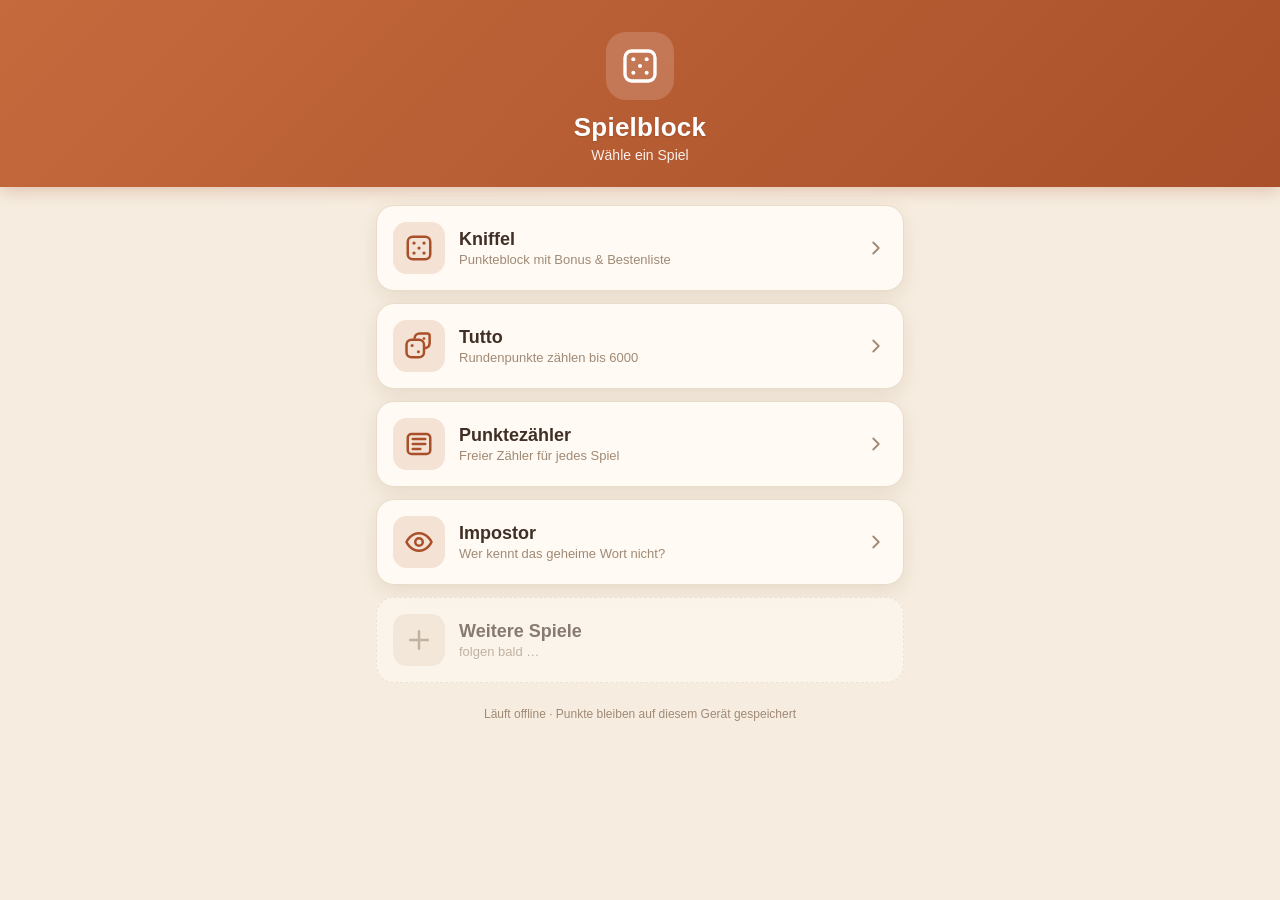
==== commit 65274de2: "Neues Spiel: Impostor (Pass-and-Play Partyspiel) - imposter.html/imposter.js: Setup -> reihum Aufdec" ====
--- a/index.html
+++ b/index.html
@@ -80,6 +80,19 @@
       <svg class="game-card__arrow" viewBox="0 0 24 24" fill="none" stroke="currentColor" stroke-width="2" stroke-linecap="round" stroke-linejoin="round" aria-hidden="true"><path d="m9 18 6-6-6-6"/></svg>
     </a>
 
+    <a class="game-card" href="imposter.html">
+      <span class="game-card__icon">
+        <svg viewBox="0 0 24 24" fill="none" stroke="currentColor" stroke-width="2" stroke-linecap="round" stroke-linejoin="round" aria-hidden="true">
+          <path d="M2 12s3-7 10-7 10 7 10 7-3 7-10 7S2 12 2 12Z"/><circle cx="12" cy="12" r="3"/>
+        </svg>
+      </span>
+      <span class="game-card__text">
+        <span class="game-card__name">Impostor</span>
+        <span class="game-card__desc">Wer kennt das geheime Wort nicht?</span>
+      </span>
+      <svg class="game-card__arrow" viewBox="0 0 24 24" fill="none" stroke="currentColor" stroke-width="2" stroke-linecap="round" stroke-linejoin="round" aria-hidden="true"><path d="m9 18 6-6-6-6"/></svg>
+    </a>
+
     <div class="game-card game-card--soon" aria-disabled="true">
       <span class="game-card__icon">
         <svg viewBox="0 0 24 24" fill="none" stroke="currentColor" stroke-width="2" stroke-linecap="round" stroke-linejoin="round" aria-hidden="true">
--- a/styles.css
+++ b/styles.css
@@ -173,6 +173,86 @@
 .counter-btn:active { transform: scale(.92); }
 .counter-btn.plus { background: linear-gradient(135deg, var(--terra) 0%, var(--terra-dark) 100%); color: #fff; }
 .counter-btn.minus { background: var(--terra-soft); color: var(--terra-dark); }
+
+/* --- Impostor --- */
+.imp-screen { padding: 16px; max-width: 520px; margin: 0 auto; }
+.imp-h { font-size: 13px; font-weight: 800; color: var(--terra-dark); text-transform: uppercase; letter-spacing: .06em; margin: 18px 0 10px; }
+.imp-h:first-child { margin-top: 4px; }
+.imp-center { text-align: center; }
+.imp-note { text-align: center; color: var(--muted); font-size: 13px; margin: 10px 0 0; }
+
+.imp-setup .players-list { margin: 0 0 12px; }
+.imp-row {
+  display: flex; align-items: center; justify-content: space-between; gap: 12px;
+  background: var(--card); border: 1px solid var(--line); border-radius: 14px;
+  padding: 12px 14px; margin-bottom: 10px; font-weight: 600; font-size: 15px;
+}
+.imp-row--col { flex-direction: column; align-items: stretch; gap: 8px; }
+.imp-stepper { display: flex; align-items: center; gap: 12px; }
+.stepper-btn {
+  width: 38px; height: 38px; border-radius: 10px; border: 0; cursor: pointer;
+  background: var(--terra-soft); color: var(--terra-dark); font-size: 20px; font-weight: 700;
+}
+.stepper-btn:active { transform: scale(.92); }
+.stepper-val { min-width: 22px; text-align: center; font-size: 18px; font-weight: 800; }
+.imp-select {
+  border: 1.5px solid var(--line); border-radius: 12px; padding: 12px; font-size: 15px;
+  background: var(--cream); color: var(--text); font-weight: 600;
+}
+.toggle {
+  width: 52px; height: 30px; border-radius: 999px; border: 0; cursor: pointer;
+  background: var(--line); position: relative; transition: background .18s; flex: none;
+}
+.toggle.on { background: var(--terra); }
+.toggle__knob {
+  position: absolute; top: 3px; left: 3px; width: 24px; height: 24px; border-radius: 50%;
+  background: #fff; box-shadow: 0 1px 3px rgba(0,0,0,.25); transition: transform .18s;
+}
+.toggle.on .toggle__knob { transform: translateX(22px); }
+.imp-start { margin-top: 18px; }
+.imp-start:disabled { opacity: .5; }
+
+/* Reveal / Cover */
+.imp-cover, .imp-discuss, .imp-result { text-align: center; padding: 24px 4px; }
+.imp-cover__eye, .imp-discuss .imp-cover__eye {
+  width: 76px; height: 76px; margin: 8px auto 16px; border-radius: 22px;
+  background: var(--terra-soft); color: var(--terra-dark);
+  display: flex; align-items: center; justify-content: center;
+}
+.imp-cover__eye svg { width: 42px; height: 42px; }
+.imp-cover__pass { color: var(--muted); margin: 0; font-size: 15px; }
+.imp-cover__name { font-size: 30px; font-weight: 800; margin: 4px 0 24px; }
+
+.imp-reveal { text-align: center; padding: 16px 4px; }
+.imp-reveal__name { color: var(--muted); font-weight: 700; font-size: 15px; margin: 6px 0 12px; }
+.imp-card {
+  background: var(--card); border: 1px solid var(--line); border-radius: 20px;
+  padding: 30px 20px; box-shadow: var(--shadow); margin-bottom: 22px;
+}
+.imp-card__label { color: var(--muted); font-size: 14px; font-weight: 600; margin-bottom: 8px; }
+.imp-card__word { font-size: 38px; font-weight: 800; color: var(--terra-dark); line-height: 1.1; }
+.imp-card__cat { margin-top: 12px; display: inline-block; font-size: 13px; font-weight: 700;
+  color: var(--terra-dark); background: var(--terra-soft); padding: 4px 12px; border-radius: 999px; }
+.imp-card--imp { background: linear-gradient(135deg, #3a2e26 0%, #26201b 100%); border: 0; }
+.imp-card--imp .imp-card__role {
+  display: flex; align-items: center; justify-content: center; gap: 10px;
+  font-size: 26px; font-weight: 800; color: #f6d365;
+}
+.imp-card--imp .imp-card__role svg { width: 30px; height: 30px; }
+.imp-card--imp .imp-card__hint { margin-top: 14px; color: #e8ded2; font-size: 16px; line-height: 1.5; }
+.imp-card--imp .imp-card__hint strong { color: #fff; }
+
+.imp-discuss__text { color: var(--text); font-size: 16px; line-height: 1.6; margin: 8px 16px 20px; }
+.imp-starter {
+  background: var(--terra-soft); color: var(--terra-dark); border-radius: 14px;
+  padding: 12px; margin-bottom: 20px; font-size: 16px;
+}
+.imp-starter strong { font-size: 18px; }
+.imp-result__imp { margin: 4px 0 22px; font-size: 16px; }
+.imp-result__label { display: block; color: var(--muted); font-size: 14px; margin-bottom: 4px; }
+.imp-result__imp strong { font-size: 24px; color: var(--danger); }
+.imp-reveal .btn, .imp-cover .btn, .imp-discuss .btn, .imp-result .btn { margin-top: 4px; }
+.imp-discuss .btn + .btn, .imp-result .btn + .btn { margin-top: 8px; }
 .app-bar__actions { display: flex; gap: 8px; }
 .icon-btn {
   border: 0;
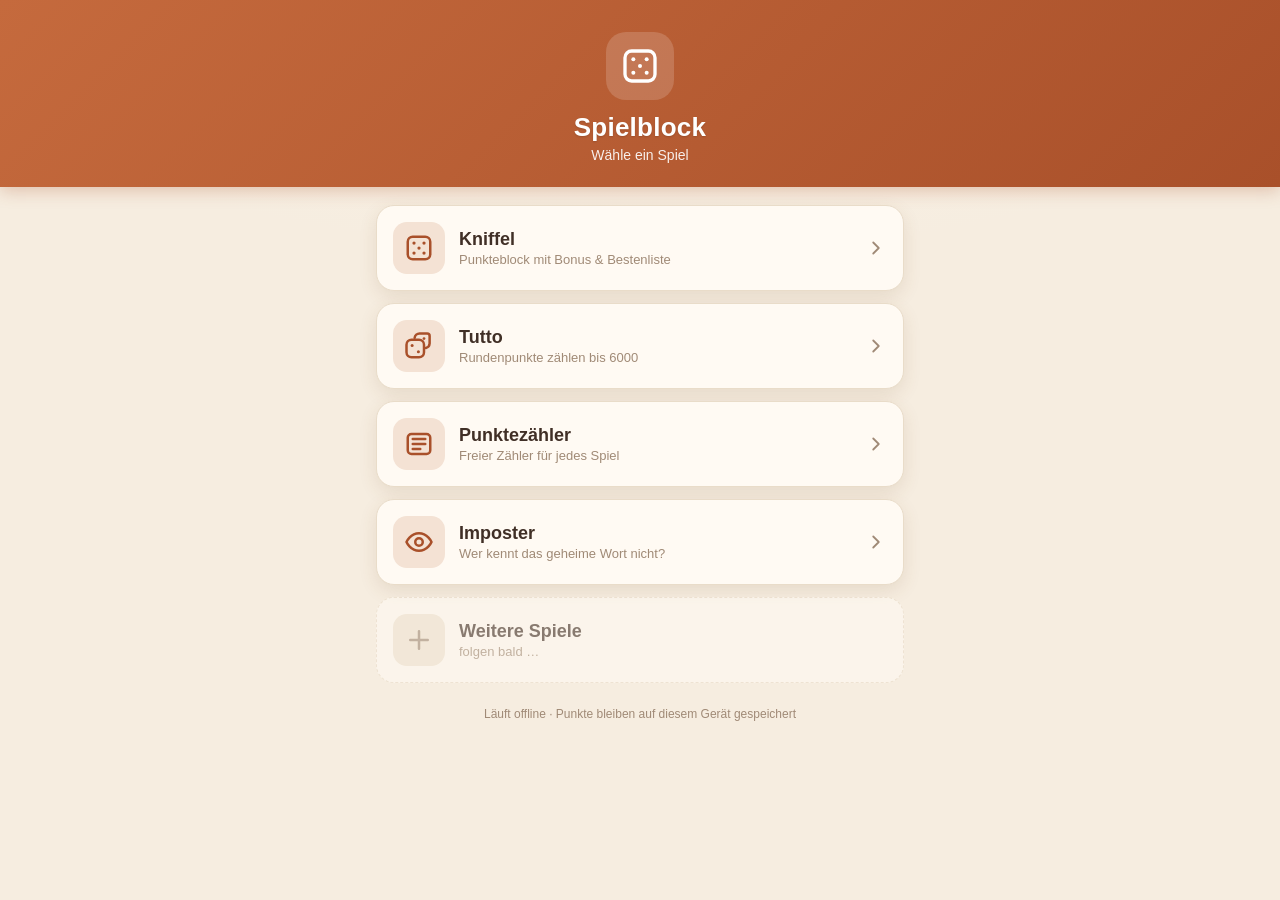
==== commit b98e2a71: "änderungen" ====
--- a/index.html
+++ b/index.html
@@ -87,7 +87,7 @@
         </svg>
       </span>
       <span class="game-card__text">
-        <span class="game-card__name">Impostor</span>
+        <span class="game-card__name">Imposter</span>
         <span class="game-card__desc">Wer kennt das geheime Wort nicht?</span>
       </span>
       <svg class="game-card__arrow" viewBox="0 0 24 24" fill="none" stroke="currentColor" stroke-width="2" stroke-linecap="round" stroke-linejoin="round" aria-hidden="true"><path d="m9 18 6-6-6-6"/></svg>
--- a/styles.css
+++ b/styles.css
@@ -174,7 +174,7 @@
 .counter-btn.plus { background: linear-gradient(135deg, var(--terra) 0%, var(--terra-dark) 100%); color: #fff; }
 .counter-btn.minus { background: var(--terra-soft); color: var(--terra-dark); }
 
-/* --- Impostor --- */
+/* --- Imposter --- */
 .imp-screen { padding: 16px; max-width: 520px; margin: 0 auto; }
 .imp-h { font-size: 13px; font-weight: 800; color: var(--terra-dark); text-transform: uppercase; letter-spacing: .06em; margin: 18px 0 10px; }
 .imp-h:first-child { margin-top: 4px; }
@@ -253,6 +253,31 @@
 .imp-result__imp strong { font-size: 24px; color: var(--danger); }
 .imp-reveal .btn, .imp-cover .btn, .imp-discuss .btn, .imp-result .btn { margin-top: 4px; }
 .imp-discuss .btn + .btn, .imp-result .btn + .btn { margin-top: 8px; }
+
+/* Abstimmung: Auswahl */
+.imp-vote-list { display: flex; flex-direction: column; gap: 10px; margin-top: 14px; }
+.vote-option {
+  border: 1.5px solid var(--line); background: var(--card);
+  border-radius: 14px; padding: 16px; font-size: 17px; font-weight: 700;
+  color: var(--text); cursor: pointer; transition: transform .1s, background .12s, border-color .12s;
+}
+.vote-option:active { background: var(--terra-soft); border-color: var(--terra); transform: scale(.98); }
+
+/* Auflösung: Stimmen-Balken */
+.imp-tally { display: flex; flex-direction: column; gap: 8px; margin-bottom: 14px; }
+.tally-row { display: flex; align-items: center; gap: 10px; }
+.tally-name { flex: 0 0 34%; font-weight: 700; font-size: 14px; display: flex; align-items: center; gap: 4px; }
+.tally-name svg { width: 14px; height: 14px; color: var(--terra-dark); }
+.tally-row.top .tally-name { color: var(--terra-dark); }
+.tally-bar { flex: 1; height: 12px; background: var(--cream-2); border-radius: 6px; overflow: hidden; }
+.tally-bar > span { display: block; height: 100%; background: var(--line); border-radius: 6px; transition: width .3s; }
+.tally-row.top .tally-bar > span { background: linear-gradient(90deg, var(--terra), var(--terra-dark)); }
+.tally-count { flex: none; min-width: 18px; text-align: right; font-weight: 800; font-size: 15px; }
+.verdict-box { margin-bottom: 18px; }
+.verdict { display: block; text-align: center; font-weight: 700; font-size: 15px; padding: 12px; border-radius: 14px; }
+.verdict.win { background: #e6f2e6; color: #2f7a3a; }
+.verdict.lose { background: #f7e5e0; color: var(--danger); }
+.verdict.tie { background: var(--cream-2); color: var(--muted); }
 .app-bar__actions { display: flex; gap: 8px; }
 .icon-btn {
   border: 0;
